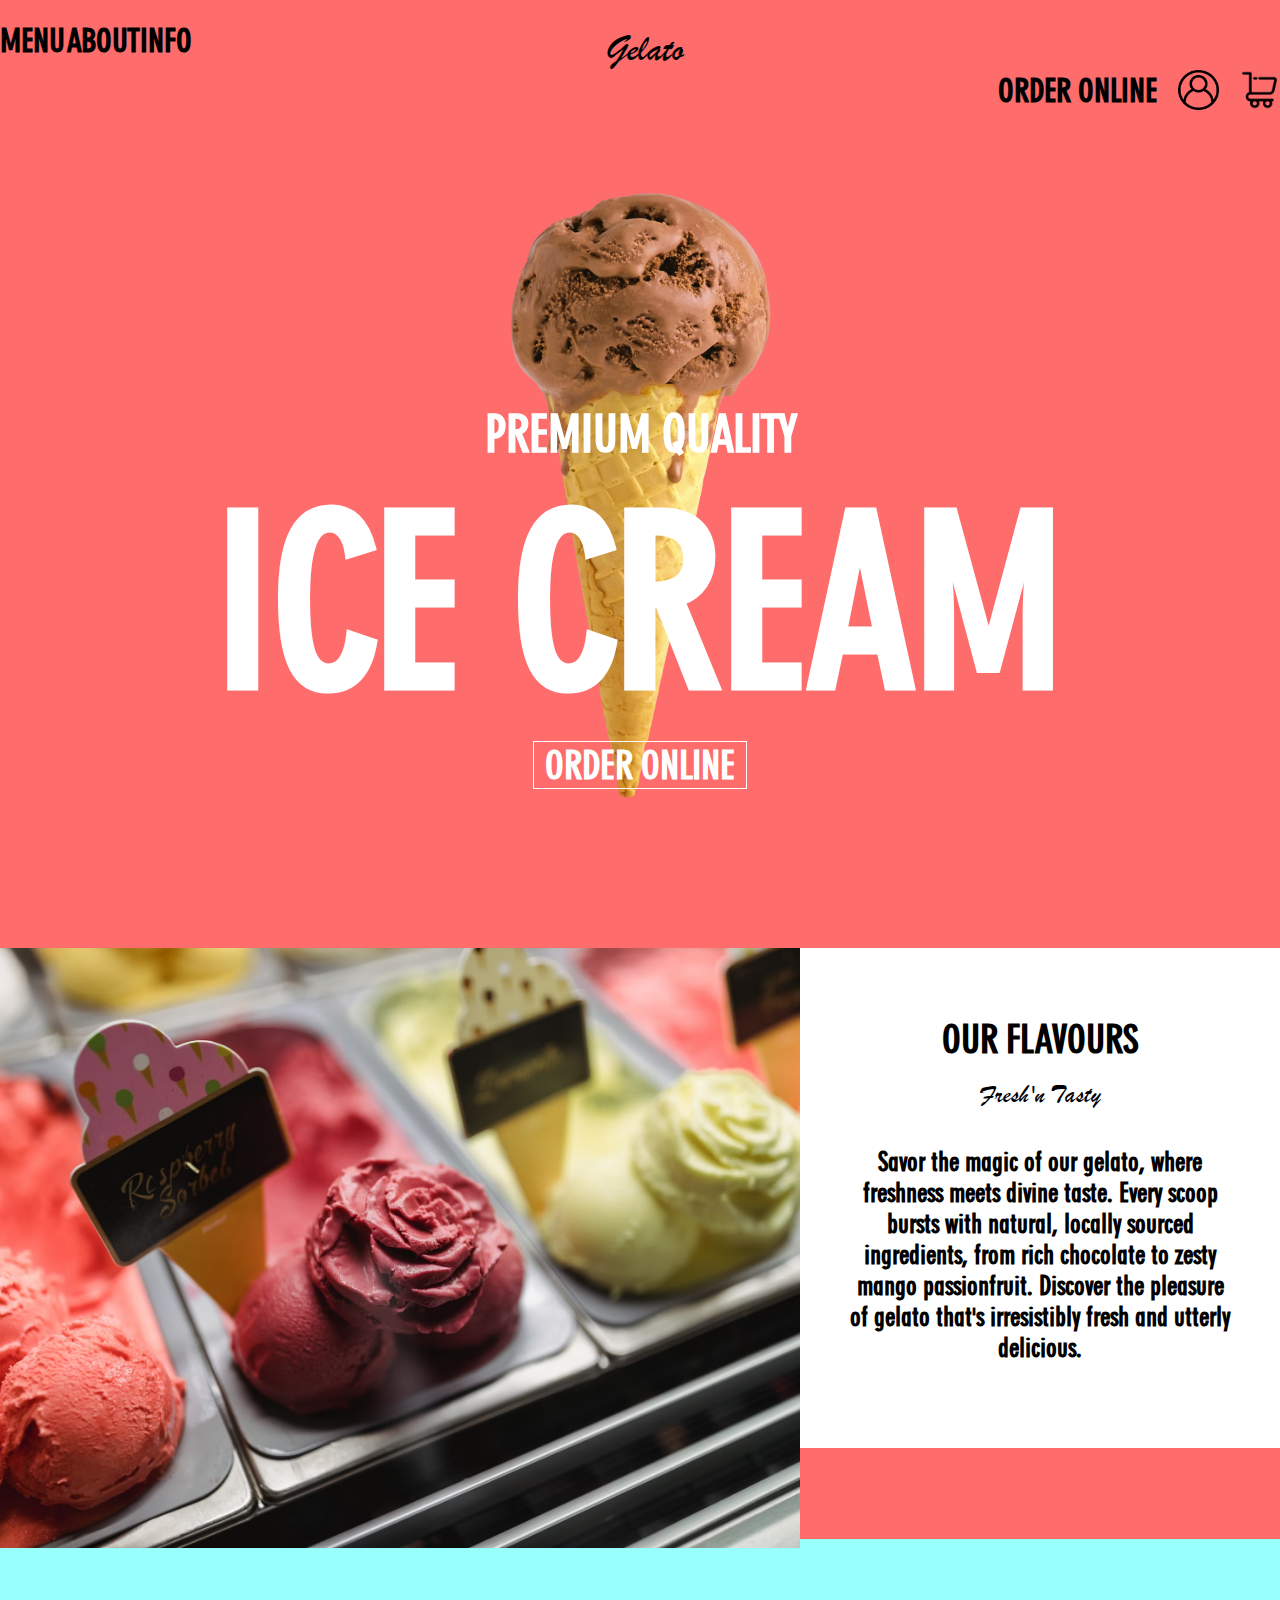
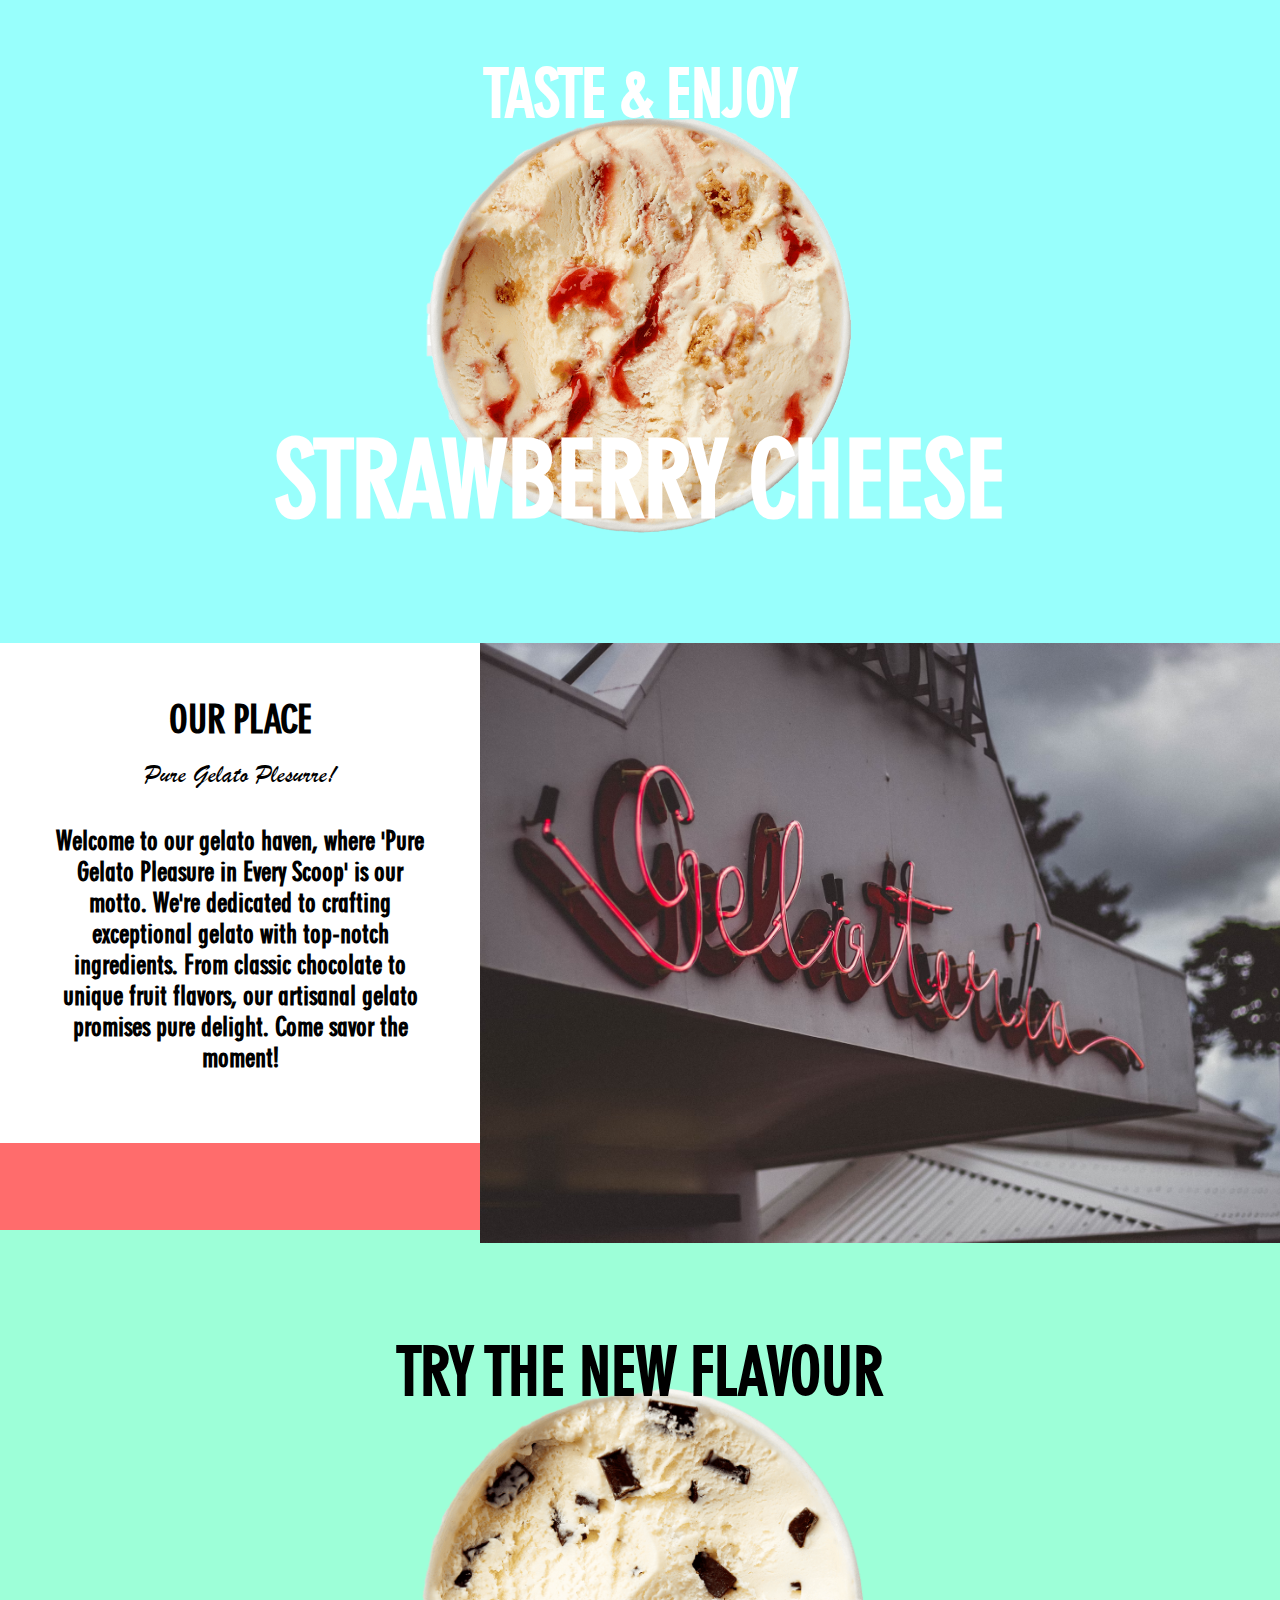
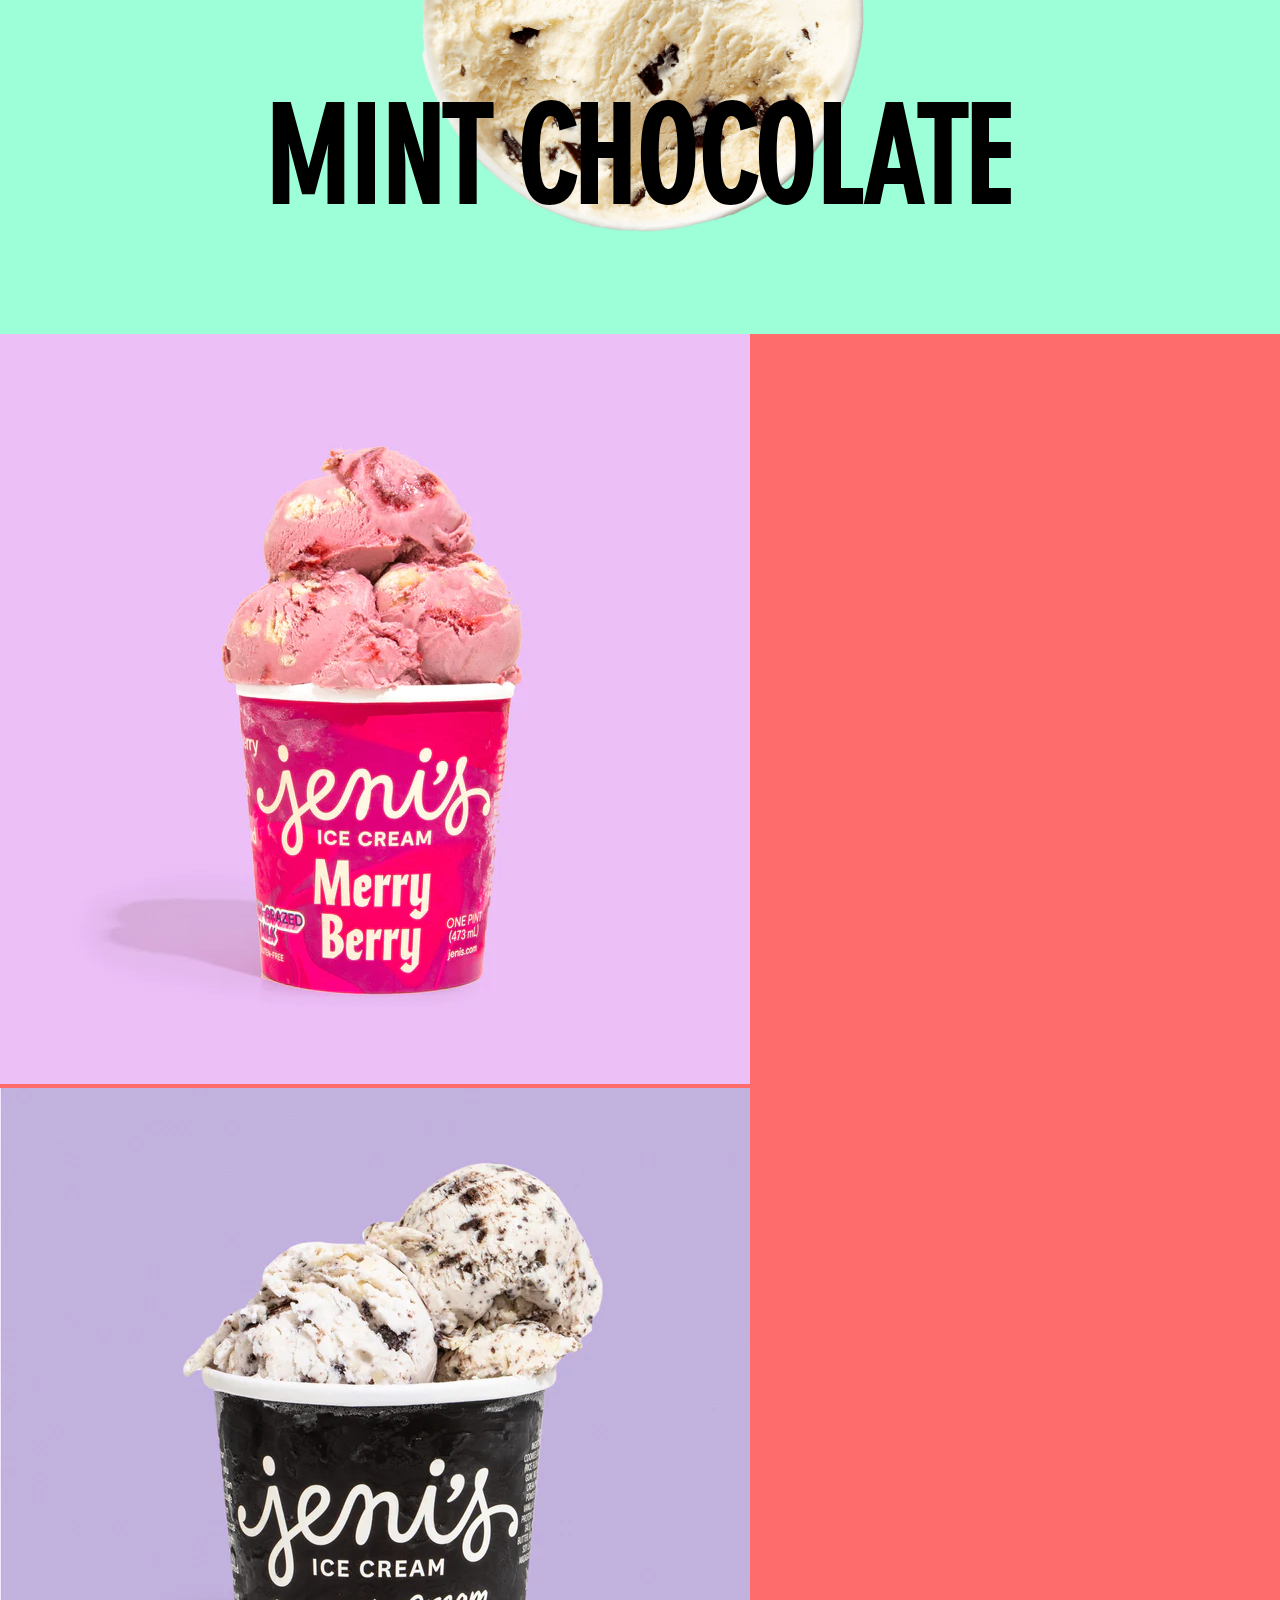
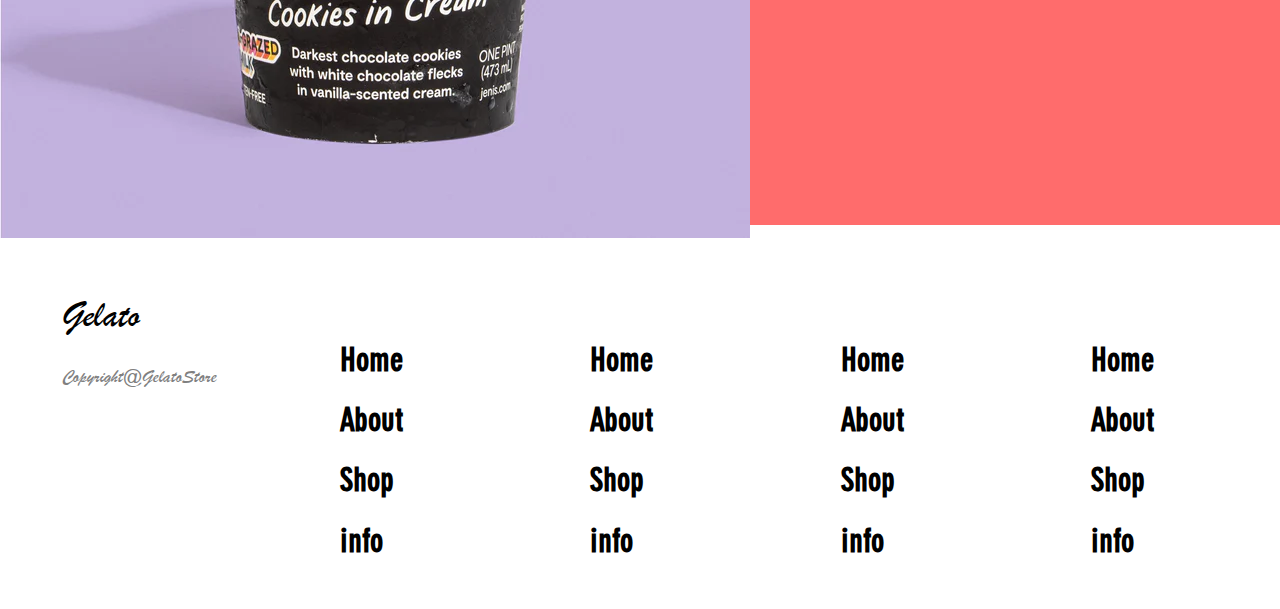
==== public/index.html @ cfc30a6d "Add files via upload" ====
<!DOCTYPE html>
<html lang="en">

<head>
    <meta charset="UTF-8">
    <meta name="viewport" content="width=device-width, initial-scale=1.0">
    <title>Index</title>
    <link rel="stylesheet" href="css.css">
</head>

<body>

    <audio autoplay>
        <source src="Audio/[YT2mp3.info] - Gelato 2022 (128kbps).mp3" type="audio/mp3">
    </audio>

    <div id="index_holder">
        <div id="header">
            <div id="navbar">
                <h1>MENU</h1>
                <h1>ABOUT</h1>
                <h1>INFO</h1>
            </div>

            <h1 id="Gelato">Gelato</h1>

            <div id="icons">
                <h1>ORDER ONLINE</h1>
                <img id="login" src="Bilder/user-interface.png" alt="">
                <img id="Cart" src="Bilder/icons8-trolley-48.png" alt="">
            </div>
        </div>



        <div id="hovedside">
            <div id="image_holder_hoved">
                <h1 id="tekst_premium">PREMIUM QUALITY</h1>
                <h1 id="tekst_ice_cream">ICE CREAM</h1>
                <h1 id="tekst_order_online">ORDER ONLINE</h1>
            </div>
        </div>
    </div>




    <div id="OUR_FLAVOURS">
        <div id="bilde_ourflavors">
            <img id="bilde_ourflavor" src="Bilder/firstgelatopicture.avif" alt="">
        </div>

        <div id="OURFLAVORS_text">
            <h1 id="flavours">OUR FLAVOURS</h1>
            <H1  id="fresh_n"> Fresh'n Tasty</H1>
            <h1 id="flavour_text">Savor the magic of our gelato, where freshness meets divine taste. 
                      Every scoop bursts with natural, locally sourced ingredients, 
                        from rich chocolate to zesty mango passionfruit. Discover
                          the pleasure of gelato that's irresistibly fresh and 
                                                        utterly delicious.</h1>
        </div>
    </div>



    <div id="sTRAWBERRY_CHEESECAKE_DIV">
        <h1 id="enjoy_text"> TASTE & ENJOY</h1>
        <h1 id="cheesecake_text"> STRAWBERRY CHEESE</h1>
    </div>





    <div id="our_place">
        <div id="OURFLAVORS_text">
            <h1 id="flavours">OUR PLACE</h1>
            <H1  id="fresh_n"> Pure Gelato Plesurre!</H1>
            <h1 id="flavour_text">Welcome to our gelato haven, where 'Pure Gelato Pleasure in Every 
                Scoop' is our motto. We're dedicated to crafting exceptional 
                  gelato with top-notch ingredients. From classic chocolate 
                    to unique fruit flavors, our artisanal gelato promises 
                               pure delight. Come savor the moment!</h1>
        </div>

        <div id="bilde_ourplace">
            <img id="bilde_ourplace" src="Bilder/Galeria.avif" alt="">
        </div>
    </div>


 
    <div id="MINT_CHOCOLATE_DIV">
        <h1 id="new_flavour_text"> TRY THE NEW FLAVOUR</h1>
        <h1 id="mint_choco_text"> MINT CHOCOLATE</h1>
    </div>

    <img src="Bilder/PDP-MerryBerry-VolcanoPint-1500px_2_750x.webp" alt="">
    <img src="Bilder/PDP-WhiteChocolatePeppermint-VolcanoPint-1500px_750x.webp" alt="">
   
    <footer id="fotter">
        <div id="Main_footer">
            <h1 id="Logo_f">Gelato</h1>
            <h1  id="fMainLinks">Copyright@GelatoStore</h1>
        </div>

        <div class="footer">
            <h1 class="footerLinks">Home</h1>
            <h1 class="footerLinks">About</h1>
            <h1 class="footerLinks">Shop</h1>
            <h1 class="footerLinks">info</h1>
        </div>

        <div class="footer">
            <h1 class="footerLinks">Home</h1>
            <h1 class="footerLinks">About</h1>
            <h1 class="footerLinks">Shop</h1>
            <h1 class="footerLinks">info</h1>
        </div>

        <div class="footer">
            <h1 class="footerLinks">Home</h1>
            <h1 class="footerLinks">About</h1>
            <h1 class="footerLinks">Shop</h1>
            <h1 class="footerLinks">info</h1>
        </div>

        <div class="footer">
            <h1 class="footerLinks">Home</h1>
            <h1 class="footerLinks">About</h1>
            <h1 class="footerLinks">Shop</h1>
            <h1 class="footerLinks">info</h1>
        </div>
    </footer>
</body>

</html>
---- public/css.css ----
@font-face {
    font-family: geometric;
    src: url(fonts/Geometric\ 706\ Bold\ Condensed\ BT.ttf);
}
@font-face {
    font-family: Brush MT;
    src: url(fonts/BRUSHSCI.ttf);
}
@font-face {
    font-family: Oswald;
    src: url(fonts/Oswald-Light.ttf);
}


body{
    background-color: #FF6C6C;
    margin: 0%;
    padding: 0%;
}


  /*
    |||                      |||
    ||| Everything in header |||
    vvv                      vvv
    
    */
  
#header {
    display: flex;
    height: 20vh;
    justify-content: space-between;
    background-color: #FF6C6C;
}
#header_Menu {
    display: flex;
    height: 20vh;
    justify-content: space-between;
    background-color: #fff;
}

#navbar {
    display: flex;
    font-family: geometric;
    width: 15vw;
    justify-content: space-between;
}

#Gelato{
    font-family: Brush MT;
    margin-left: 7.8%;
    font-size: 3vw;
    font-weight: 100;
}



#icons{
    display: flex;
    font-family: geometric;
    width: 22vw;
    justify-content: space-between;
    align-items: center;
}
#login{
    height: 3.2vw;

}
#Cart{
    height: 3.2vw;
}



  /*
    |||                         |||
    ||| Everything in HOVEDSODE |||
    vvv                         vvv
    
    */
  

#hovedside{
    height: 50vw;
    background-image: url("Bilder/ice-cream-11489.png");
    background-repeat: no-repeat;
    width: 100%;
    background-position-x: 50%;
    background-position-y: 100%;
    background-size: 25%;
    display: flex;
    justify-content: center;
    align-items: center;
    flex-direction: column;
}


#image_holder_hoved{
      display: flex;
      justify-content: center;
      flex-direction: column;
      align-items: center;
}
#tekst_premium{
    font-size: 3.9vw;
    color: #fff;
    margin-top: 15vw;
    margin-bottom: 0%;
    font-family: geometric;
    text-align: center;
}
#tekst_ice_cream{
    font-size: 18vw;
    margin: 0%;
    color: #fff;
    font-family: geometric;
}
#tekst_order_online{
    margin: 0%;
    color: #fff;
    font-family: geometric;
    text-align: center;
    border: solid 1px white;
    width: 25%;
    font-size: 3vw;
}



  /*
    |||                            |||
    ||| Everything in OUR FLAVOURS |||
    vvv                            vvv
    
    */
  

#OUR_FLAVOURS{
    display: flex;
    flex-direction: row;
    margin-top: 10vw;
}

#bilde_ourflavor{
    width: 800px; /* width of container */
    height: 600px; /* height of container */
    object-fit: cover;
    margin: 0%;
}

#OURFLAVORS_text{
    display: flex;
    justify-content: center;
    align-items: center;
    flex-direction: column;
    font-family: geometric;
    background-color: #fff;
    height: 39.05vw;
    width: 50vw;
}

#flavours{
    font-family: geometric;
    font-size: 3vw;
    margin: 0%;
}
#fresh_n{
    font-family:  Brush MT;
    font-size: 2vw;
    font-weight: 100;
}
#flavour_text{
    font-family: geometric;
    font-size: 2vw;
    width: 80%;
    text-align: center;
}






  /*
    |||                                     |||
    ||| Everything in sTRAWBERRY CHEESECAKE |||
    vvv                                     vvv
    
    */


#sTRAWBERRY_CHEESECAKE_DIV{
    height: 55vw;
    background-image: url("Bilder/strawberry\ cheesecake.png");
    background-repeat: no-repeat;
    width: 100%;
    background-position-x: 50%;
    background-position-y: 70%;
    background-size: 35%;
    display: flex;
    justify-content: center;
    align-items: center;
    flex-direction: column;
    background-color: #98FFFC;
    margin-top: -1vw;
}    
  

#enjoy_text{
    font-size: 5vw;
    font-family: geometric;
    margin-top: 1vw;
    color: #fff;
}

#cheesecake_text{
    font-size: 8vw;
    font-family: geometric;
    margin-top: 19vw;
    margin-bottom: 0%;
    color: #fff;
}


  /*
    |||                         |||
    ||| Everything in OUR PLACE |||
    vvv                         vvv
    
    */


#our_place{
    display: flex;
    flex-direction: row;
}
#bilde_ourplace{
    width: 800px; /* width of container */
    height: 600px; /* height of container */
    object-fit: cover;
    margin: 0%;
}



  /*
    |||                              |||
    ||| Everything in MINT CHOCOLATE |||
    vvv                              vvv
    
    */

    #MINT_CHOCOLATE_DIV{
        height: 55vw;
        background-image: url("Bilder/mint_choco.png");
        background-repeat: no-repeat;
        width: 100%;
        background-position-x: 50%;
        background-position-y: 70%;
        background-size: 35%;
        display: flex;
        justify-content: center;
        align-items: center;
        flex-direction: column;
        background-color: #9DFFD8;
        margin-top: -1vw;
    }    
      
    
    #new_flavour_text{
        font-size: 5vw;
        font-family: geometric;
        margin-bottom: 6vw;
        margin-top: 0%;
        color: #000;
    }
    
    #mint_choco_text{
        font-size: 10vw;
        font-family: geometric;
        margin-top: 15vw;
        margin-bottom: 0%;
        color: #000;
    }





     /*
    |||                      |||
    ||| Everything in FOOTER |||
    vvv                      vvv
    
    */

    #fotter{
        background-color: #fff;
        height: 30vw;
        margin-top: -1.4vw;
        display: flex;
        justify-content: space-around;
        align-items: center;
        flex-direction: row;
    }

    #Logo_f{
        font-size: 3vw;
        font-family: Brush MT;
        font-weight: 100;
        color: #000;
    }

    .footerLinks{
        font-family: geometric;
        margin-right: 5vw;
    }
    .fMainLinks{
        font-family: geometric;
    }
    .footer{
        margin-top: 5.2vw;
    }

    #Main_footer{
        margin-bottom: 13vw;
    }
    #fMainLinks{
        font-family: Brush MT;
        font-size: 1.5vw;
        font-weight: 100;
        color: gray;
    }








         /*
    |||                         |||
    ||| Everything in MENU.HTML |||
    vvv                         vvv
    
    */



         /*
    |||                                |||
    ||| Everything in ALL_FLAVOURS_DIV |||
    vvv                                vvv
    
    */



    #ALL_Flavours_DIV{
        width: 100%;
        height: 17vw;
        background-color: #FFFFB7;
    }


    #tekst_allFlavours{
        display: flex;
        flex-direction: column;
    }
    #Main_txt_Allflavours{
        margin: 0%;
        justify-content: center;
        display: flex;
        font-family: geometric;
        margin-top: 3vw;
        font-size: 3.5vw;
    }
    #txt_Allflavours_1{
        margin: 0%;
        justify-content: center;
        display: flex; 
        font-family: geometric;
        margin-top: 1.5vw;
        font-size: 1.5vw;
    }
    #txt_Allflavours_2{
        margin: 0%;
        justify-content: center;
        display: flex; 
        font-family: geometric;
        font-size: 1.5vw;
    }



             /*
    |||                        |||
    ||| Everything in MENU_div |||
    vvv                        vvv
    
    */


    #MENu_DIV{
        width: 100%;
        height: 78vw;
        background-color: white;
    }



    .bilde_iskrem_mnu{
        width: 22vw;
        height: 22vw;
    }
    #column1{
        display: flex;
        justify-content: space-evenly;
        padding-top: 3vw;
    }
    #boks_DIV_{
        width: 22vw;
        height: 35vw;
    }

    .navn_iskrem{
        font-family: geometric;
        justify-content: center;
        display: flex;
    }
    .infotekst_1{
        font-family: geometric;
        justify-content: center;
        display: flex;
        font-size: 1vw;
    }
    .infotekst_2{
        font-family: geometric;
        justify-content: center;
        display: flex;
        font-size: 1vw;
    }
    .Pris_iskrem{
        font-family: geometric;
        justify-content: center;
        display: flex;
        font-size: 1.7vw;
    }


                 /*
    |||                            |||
    ||| Everything in Product.html |||
    vvv                            vvv
    
    */

    #product_DIV{
        width: 100%;
        height:50vw;
        background-color: white;
        display: flex;
        justify-content: space-evenly;
    }

    #iskrem_produkt_Bilde{
        height: 50vw;
        margin-left: 0.7vw;
    }

    #informasjon_DIV{
        margin-left: 2.5vw;
    }

    #navn_på_produkt{
        font-family: geometric;
        font-size: 3vw;
    }
    #tekst_info_produkt_DIV{
        width: 80%;
        font-family: Oswald;
        font-size: 0.80vw;
        color: grey;
    } 
    #pris_product{
        font-family: geometric;
    }
    #knapp_produktSide{
        width: 45vw;
        height: 3.5vw;
        font-family: geometric;
        font-size: 2vw;
        color: white;
        background-color: #FF7700;
        border: solid 0px;
    }
    #tekstomprodukt{
        font-family: Oswald;
        color: grey;
        font-size: 0.9vw;
    }








    
                 /*
    |||                                |||
    ||| Everything in shoppingbag.html |||
    vvv                                vvv
    
    */

    #DIV_SHOPPINGBAG{
        width: 100%;
        height: 40vw;
        background-color: white;
        padding-left: 3vw ;
        display: flex;
        justify-content:flex-start ;
    }

    #product_view_DIV{
        width: 55vw;
        height: 20vw;
    }

    #katagorier_DIV{
        display: flex;
        flex-direction: row;
        justify-content: space-between;
        font-family: geometric;
        font-size: 0.8vw;
    }
    #katagorier{
        display: flex;
        justify-content: space-between;
        width: 30vw;
    }



    #shoppingbag{
        width: 55vw;
        height: 5vw;
        display: flex;
    }
    #IMG_shoppingbag{
        height: 5vw;
        margin-right: 1vw;
    }
    #shoppingbag_nvn_produkt{
        margin-left: 0.5vw;
        font-family: geometric;
        font-size: 1.5vw;
    }
    #quantity_button{
        margin-left: 14vw;
        width: 1.5vw;
        height: 50%;
        margin-top: 1.2vw;
    }
    #Pris_shopping{
        font-family: geometric;
        font-size: 1.7vw;
        padding-top: 0.4vw;
        padding-left: 10vw;
    }
    #delete_icon{
        padding-left: 9.5vw;
        height: 2.5vw;
        padding-top: 1.2vw;
    }

      
                 /*
    |||                            |||
    ||| Everything in CHECKOUT div |||
    vvv                            vvv
    
    */
    #CHECKout_DIV{
        width: 28vw;
        height: 28vw;
        background-color: #E2E2E2;
        margin-left: 7vw;
        margin-top: 1.3vw;
    }
    #ORDER_SUMMARY_TXT{
        font-family: geometric;
        margin-left: 3vw;
    }
    #subtotal_DIV{
        display: flex;
        justify-content: space-evenly;
        font-family: geometric;
        font-size: 1vw;
    }
    #SUBTOTAL_TXT{
        margin-right: 7vw;
    }
    #PRIS_SUBTOTAL{
        margin-left: 1vw;
    }
    #shipping_DIV{
        display: flex;
        justify-content: space-evenly;
        font-family: geometric;
        font-size: 1vw;
    }
    #SHIPPING_TXT{
        margin-right: 9vw;
    }
    #SHIPPING_PRIS{
        margin-left: 1vw;
    }
    #Totalcost_DIV{
        display: flex;
        justify-content: space-evenly;
        font-family: geometric;
        font-size: 1vw;
    }
    #TOTAL_COST_TXT{
        margin-right: 3vw;
    }
    #TOTALCOST_PRIS{ 
        margin-left: 4vw;
    }
    #Check_out{
        width: 22vw;
        height: 3vw;
        background-color: white;
        border: 0;
        margin-left: 3.5vw;
    }
    .checkout_linje{
        width: 22vw;
    }












         
                 /*
    |||                            |||
    ||| Everything in CHECKOUT div |||
    vvv                            vvv
    
    */
    #bilde_iskremBil{
        height: 50vw;
        margin-left: 5vw;
    }
    #div_around_login{
        width: 100%;
        height: 50vw;
        background-color: white;
        display: flex;
        justify-content: space-between;
    }
    #login_DIV{
        width: 30vw;
        height: 33vw;
        padding-right: 10vw;
        margin-top: 8vw;
    }
    #tekst_welcomeback{
        font-family: geometric;
        font-size: 3.5vw;
    }
    #tekst_to_Login{
        font-family: geometric;
        font-size: 1.8vw;
        color: #7B7373;
    }
    #input_login_1{
        width: 23vw;
        height: 4vw;
        border-radius:2vw;
        font-family: geometric;
        font-size: 1.5vw;
    }
    #input_login_2{
        width: 23vw;
        height: 4vw;
        margin-top: 1.5vw;
        border-radius: 2vw;
        font-family: geometric;
        font-size: 1.5vw;
    }

    #login_createaccount_DIV{
        display: flex;
        margin-top: 1.5vw
    }
    #Login_button{
        width: 7vw;
        height: 4vw;
        border-radius: 2vw;
        font-family: geometric;
        font-size: 1.2vw;
    }
    #Signup_button{
        width: 7vw;
        height: 4vw;
        margin-left: 3vw;
        border-radius: 2vw;
        font-family: geometric;
        font-size: 1.2vw;
    }


                     /*
    |||                            |||
    ||| Everything in SIGNUP div |||
    vvv                            vvv
    
    */

    #signup_DIV{
        width: 100%;
        height: 40vw;
        background-color: white;
    }
    #signup{
        width: 30%;
        height: 40vw;
        margin-left: 35vw;
    }
    #CreateAccount_txt{
        margin-left: 5.5vw;
        font-family: geometric;
        font-size: 2.7vw;
        margin-top: 0%;
        padding-top: 3vw;
    }
    #input_Signup_1{
        width: 25vw;
        height: 4vw;
        border-radius:2vw;
        font-family: geometric;
        font-size: 1.5vw;
        margin-left: 2vw;
        margin-bottom: 2vw;
        margin-top: 0%;
        border: #7B7373 solid 1px;
    }
    #input_Signup_2 {
        width: 25vw;
        height: 4vw;
        border-radius:2vw;
        font-family: geometric;
        font-size: 1.5vw;
        margin-left: 2vw;
        margin-bottom: 1vw;
        border: #7B7373 solid 1px;
    }
    #CrateAccount_Button{
        width: 7vw;
        height: 4vw;
        border-radius: 2vw;
        font-family: geometric;
        font-size: 1.2vw;
        margin-left: 11vw;
        border: #7B7373 solid 1px;
    }
    #goback_loginTxt{
        font-family: geometric;
        font-size: 1.5vw;
        margin-left: 10.5vw;
        color: grey;
    }
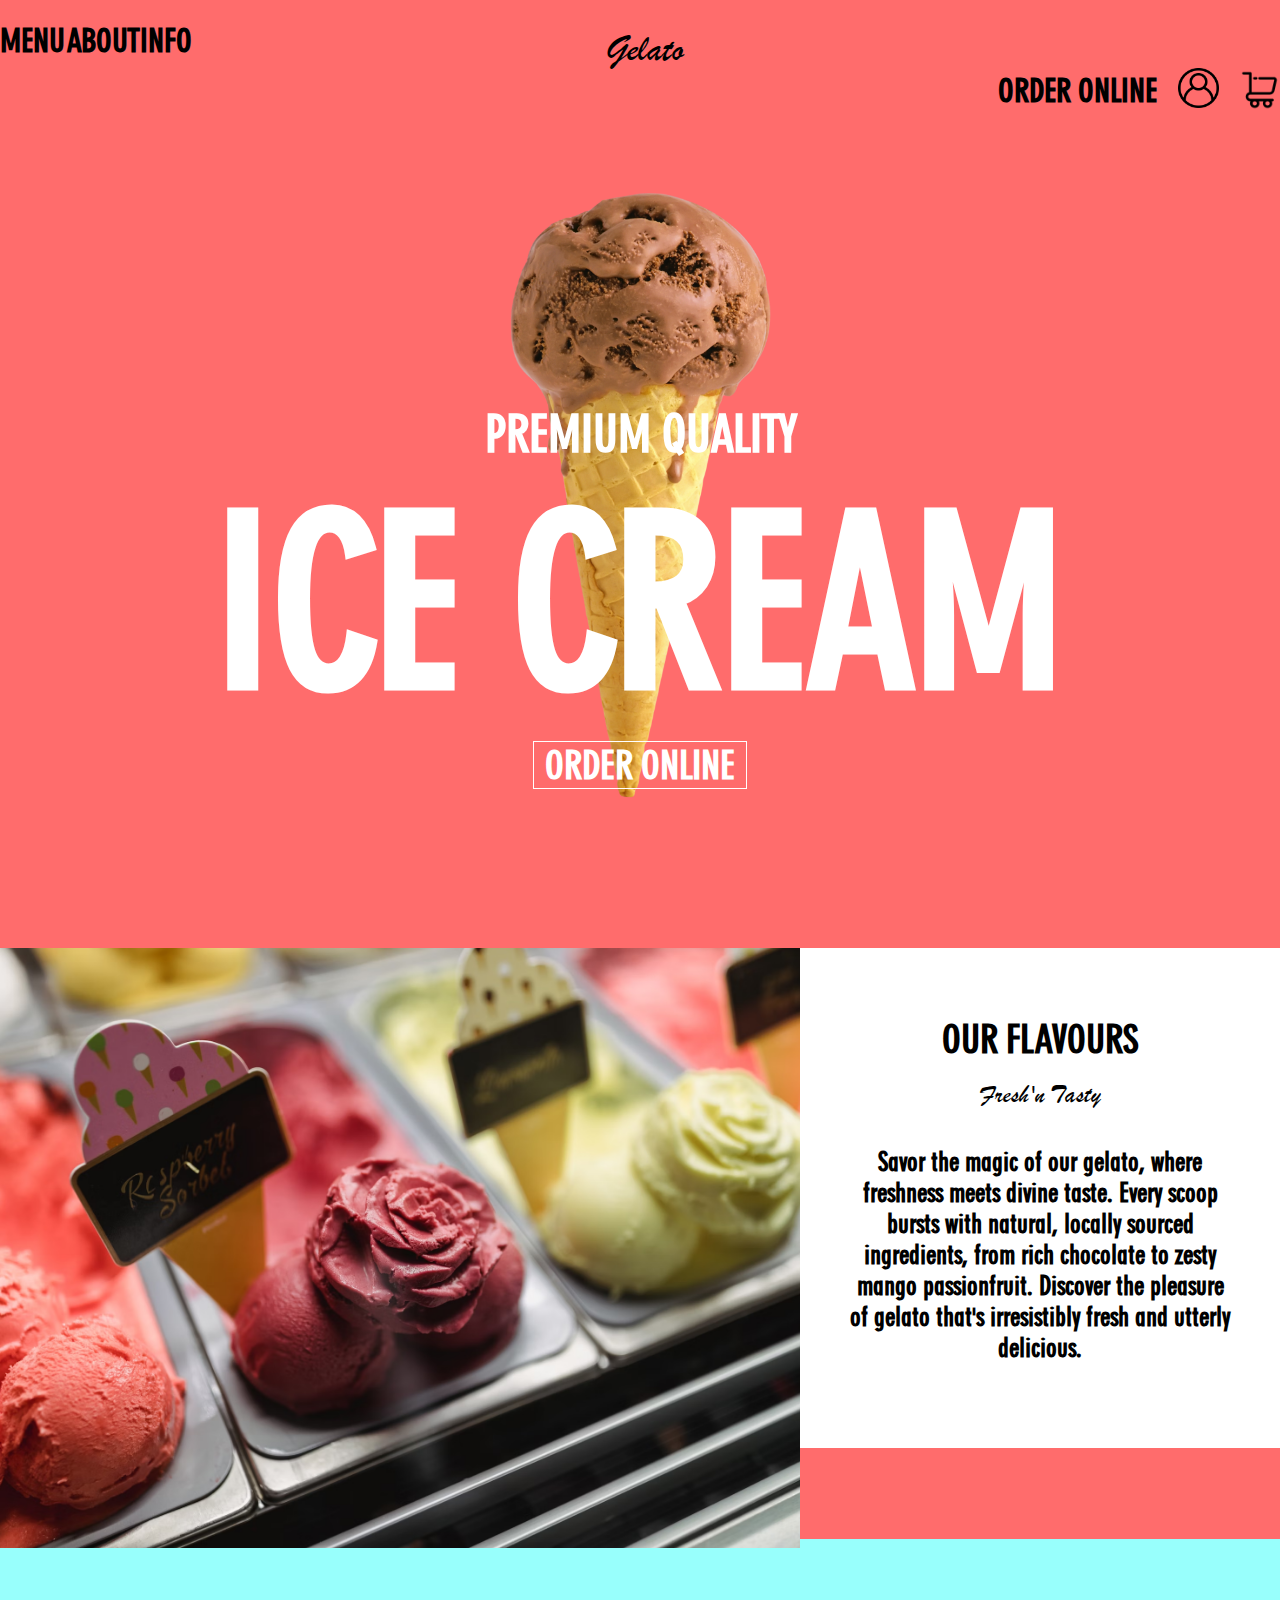
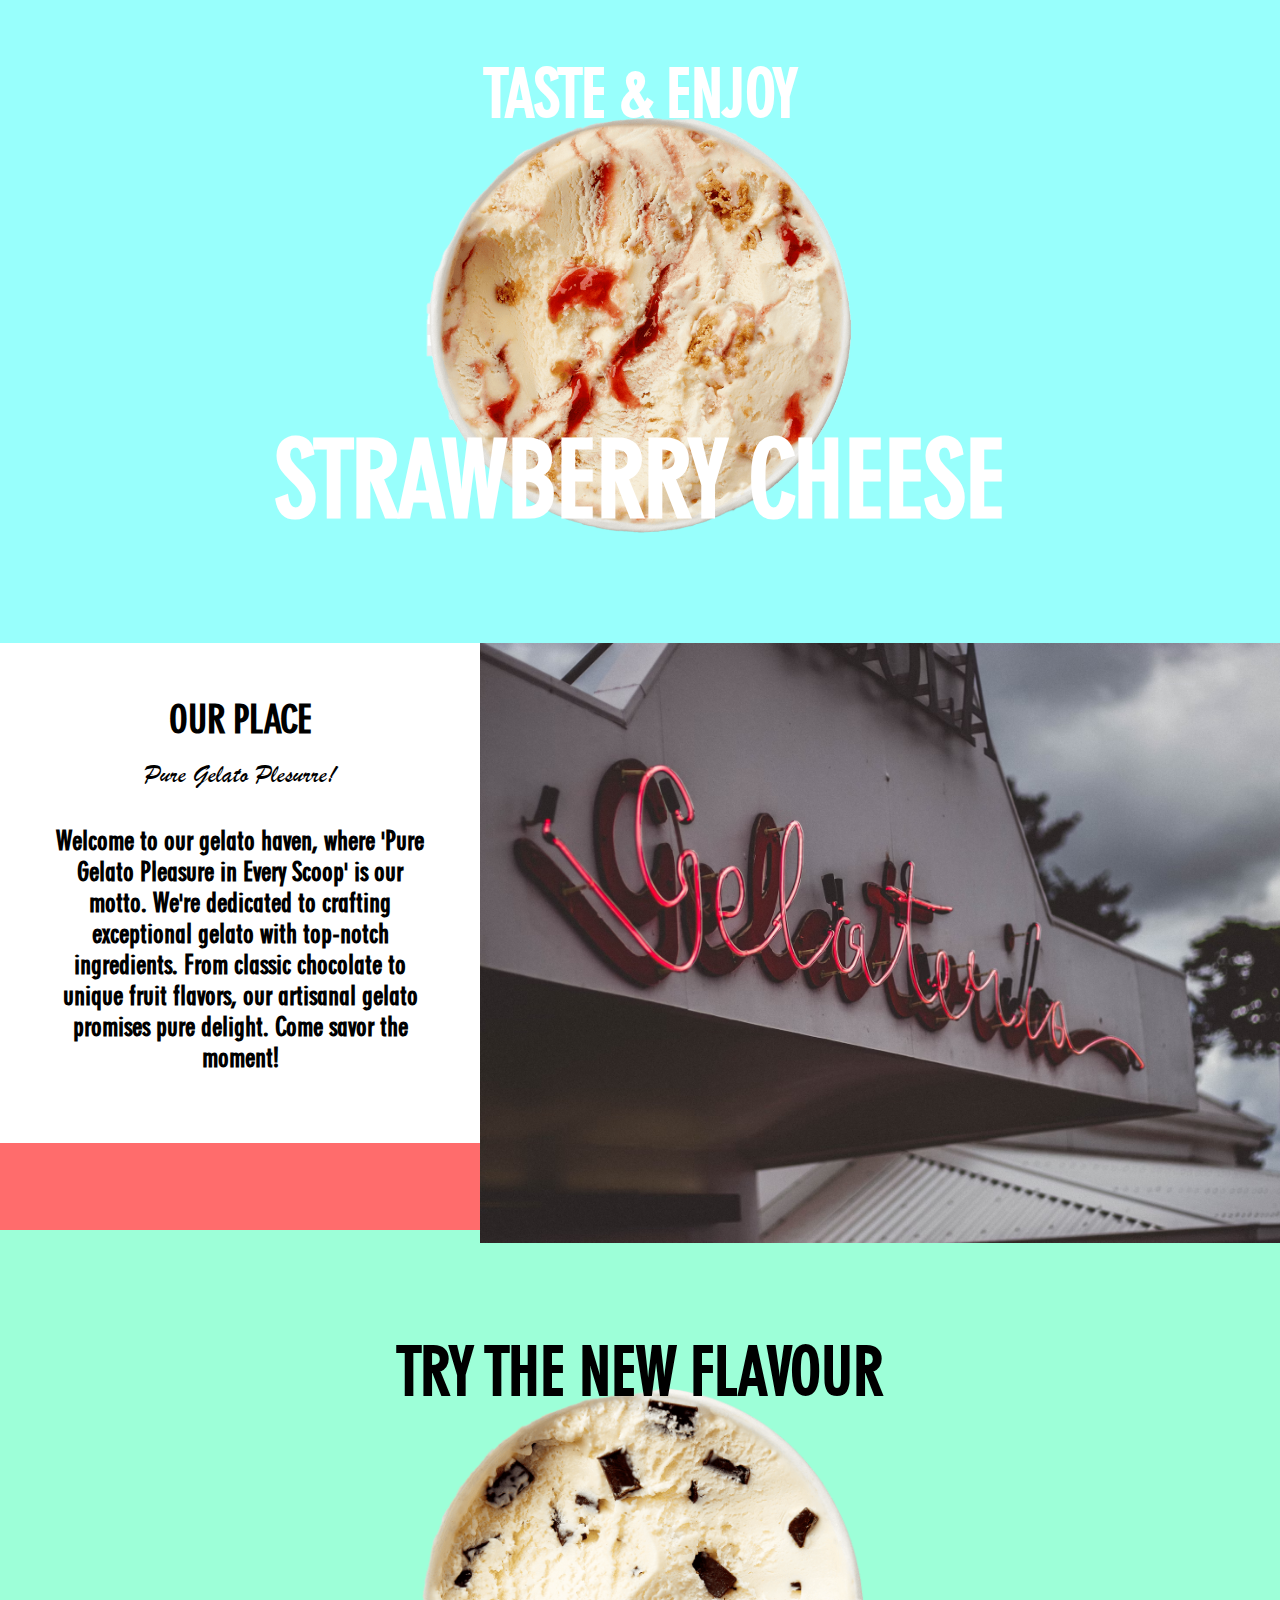
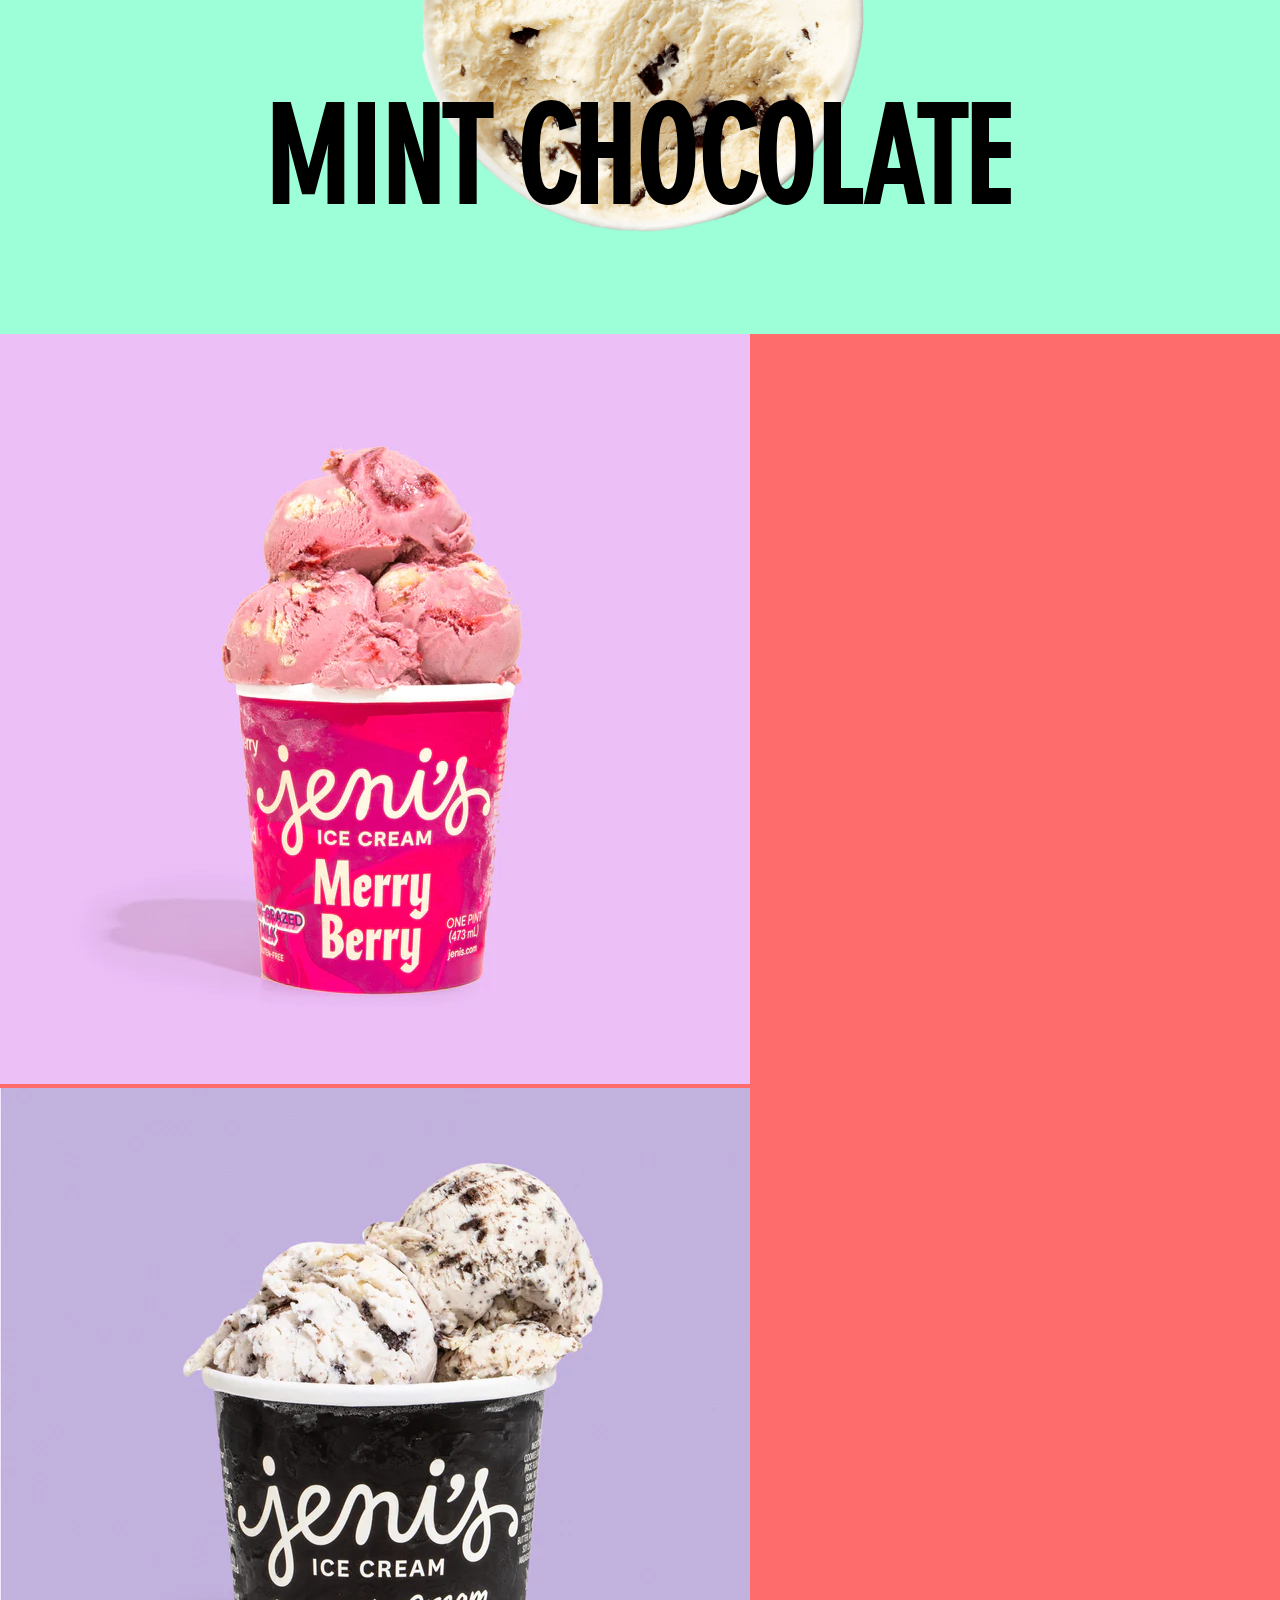
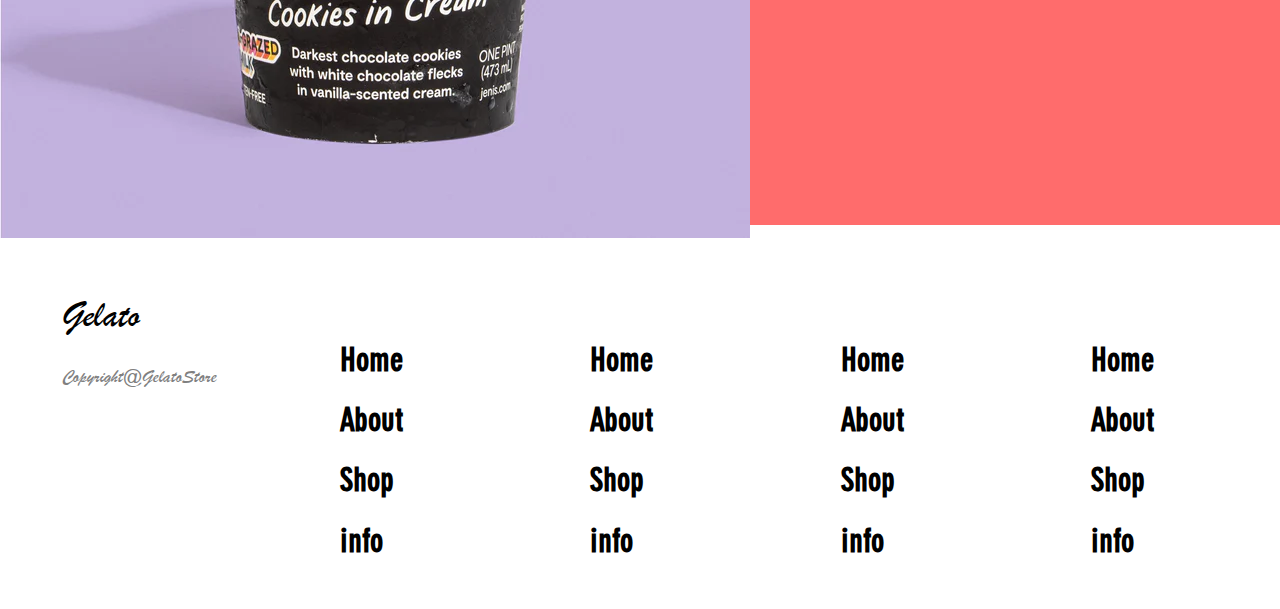
==== commit 9606df83: "Add files via upload" ====
--- a/public/index.html
+++ b/public/index.html
@@ -26,7 +26,7 @@
 
             <div id="icons">
                 <h1>ORDER ONLINE</h1>
-                <img id="login" src="Bilder/user-interface.png" alt="">
+                <a href="Login.html"><img id="login" src="Bilder/user-interface.png"  alt=""></a>
                 <img id="Cart" src="Bilder/icons8-trolley-48.png" alt="">
             </div>
         </div>
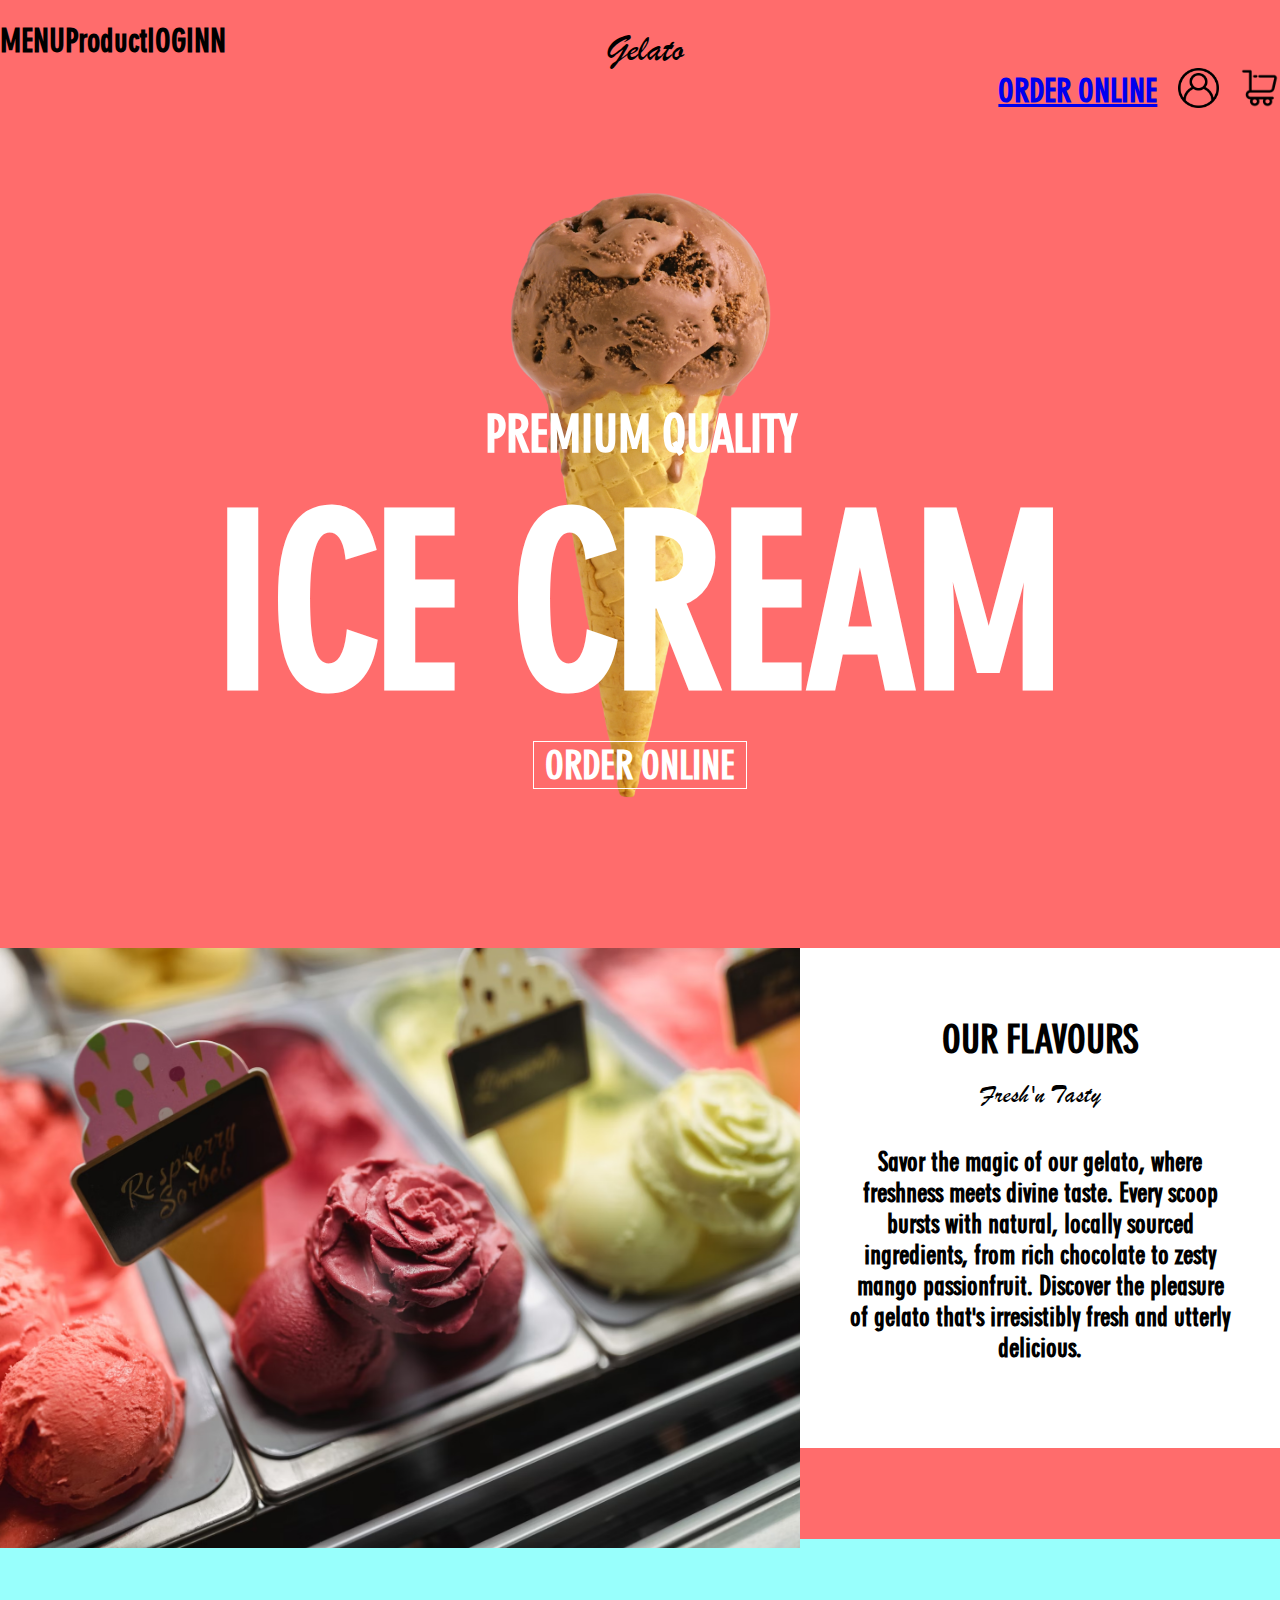
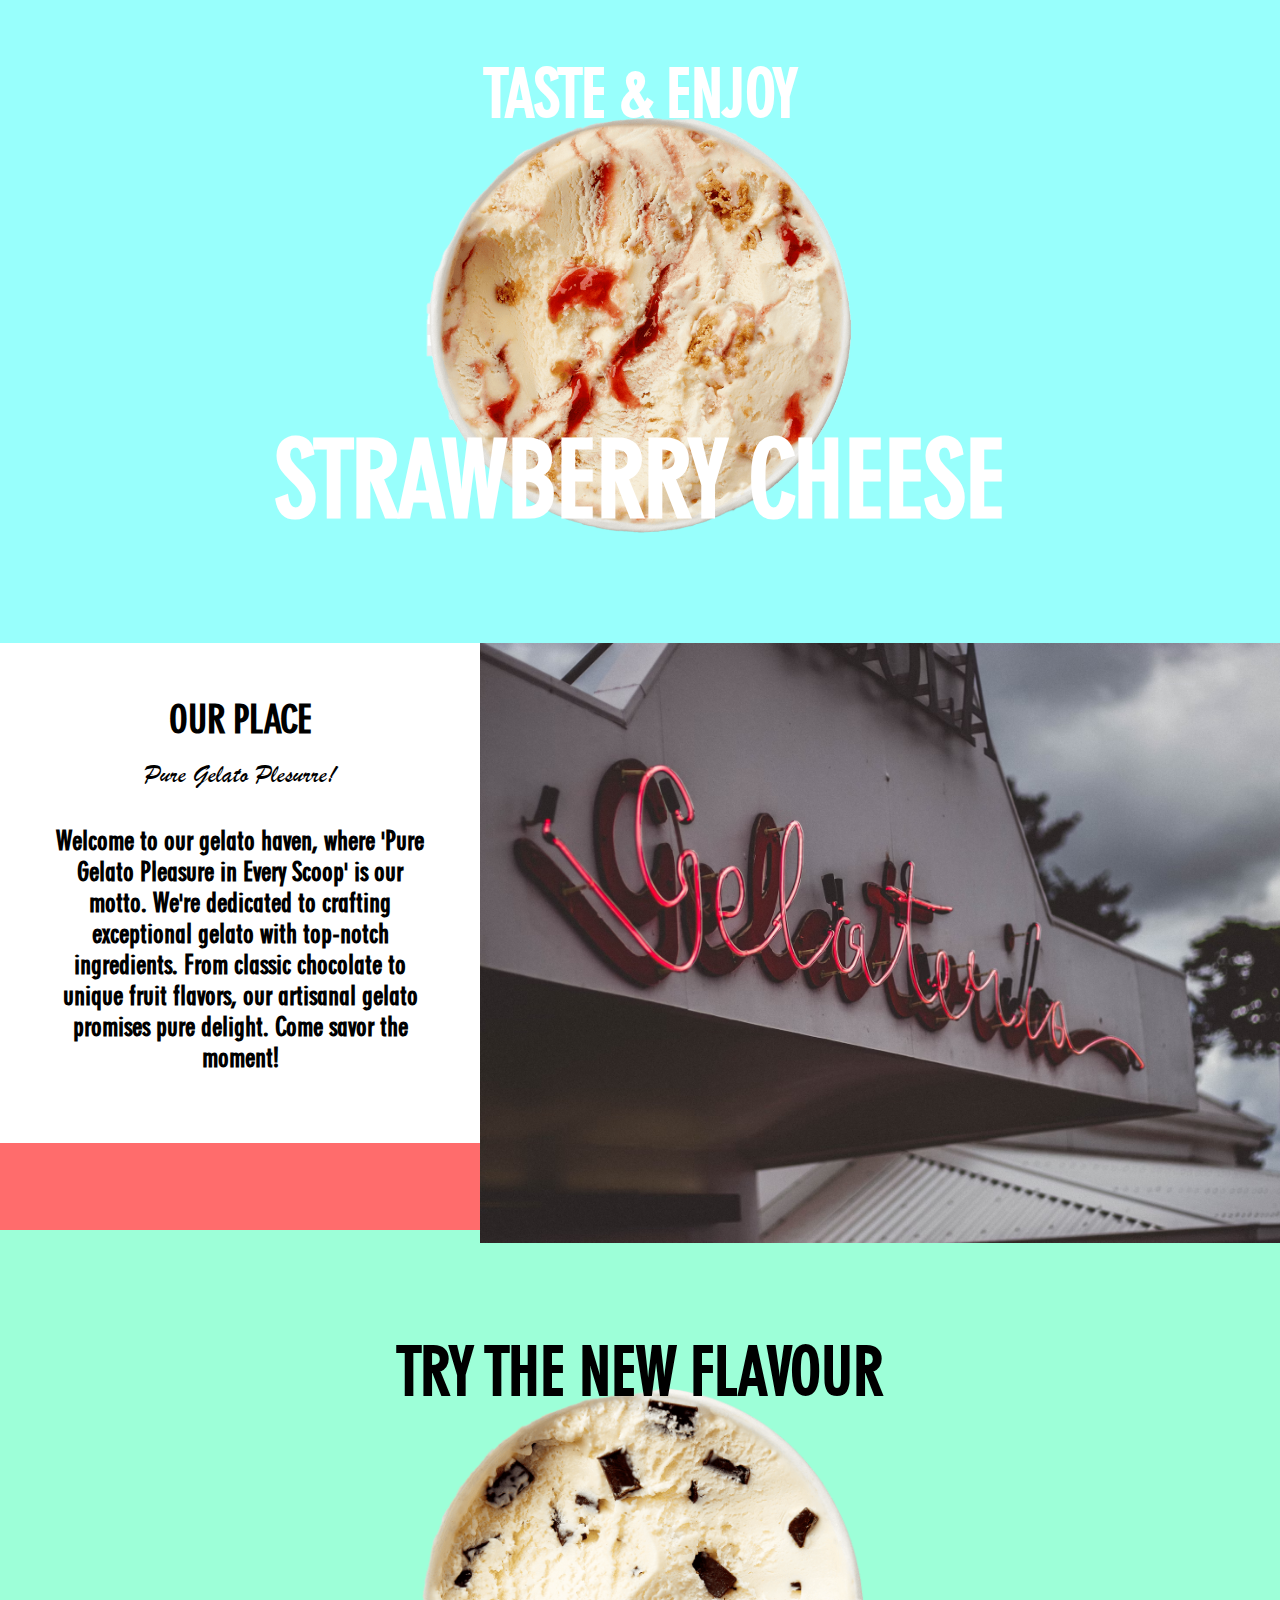
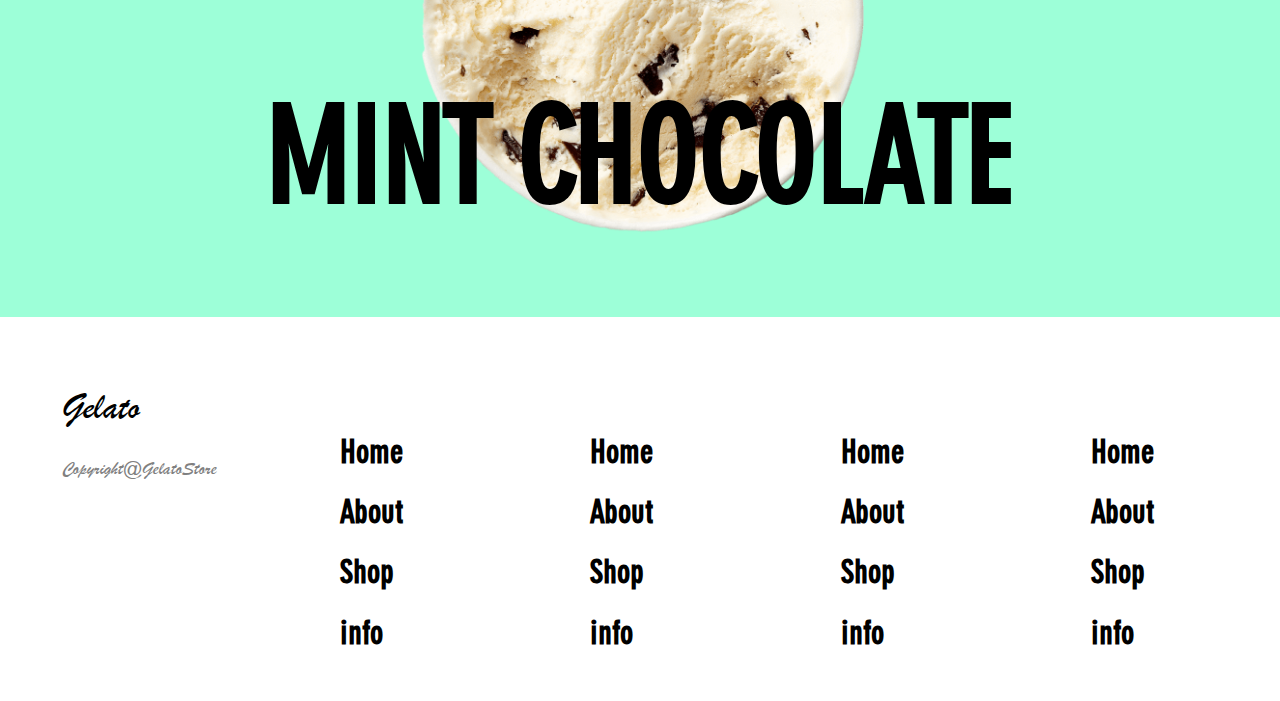
==== commit cf801faa: "Add files via upload" ====
--- a/public/index.html
+++ b/public/index.html
@@ -17,17 +17,18 @@
     <div id="index_holder">
         <div id="header">
             <div id="navbar">
-                <h1>MENU</h1>
-                <h1>ABOUT</h1>
-                <h1>INFO</h1>
+                <a class="Navbar_button" href="Menu.html"><h1>MENU</h1></a>
+                <a class="Navbar_button" href="product.html"><h1>Product</h1></a>
+                <a class="Navbar_button" href="Login.html"><h1>lOGINN</h1></a>
             </div>
+            
 
             <h1 id="Gelato">Gelato</h1>
 
             <div id="icons">
-                <h1>ORDER ONLINE</h1>
-                <a href="Login.html"><img id="login" src="Bilder/user-interface.png"  alt=""></a>
-                <img id="Cart" src="Bilder/icons8-trolley-48.png" alt="">
+                <a href="SHOPPINGCART.html"><h1>ORDER ONLINE</h1></a>
+                <a href="Login.html"><img id="login" src="Bilder/user-interface.png"  alt="Login"></a>
+                <a href="SHOPPINGCART.html"><img id="Cart" src="Bilder/icons8-trolley-48.png" alt="shopingCart"></a>
             </div>
         </div>
 
@@ -47,7 +48,7 @@
 
     <div id="OUR_FLAVOURS">
         <div id="bilde_ourflavors">
-            <img id="bilde_ourflavor" src="Bilder/firstgelatopicture.avif" alt="">
+            <img id="bilde_ourflavor" src="Bilder/firstgelatopicture.avif" alt="Gelato iskremer">
         </div>
 
         <div id="OURFLAVORS_text">
@@ -84,7 +85,7 @@
         </div>
 
         <div id="bilde_ourplace">
-            <img id="bilde_ourplace" src="Bilder/Galeria.avif" alt="">
+            <img id="bilde_ourplace" src="Bilder/Galeria.avif" alt="Bilde av butikken">
         </div>
     </div>
 
@@ -95,9 +96,7 @@
         <h1 id="mint_choco_text"> MINT CHOCOLATE</h1>
     </div>
 
-    <img src="Bilder/PDP-MerryBerry-VolcanoPint-1500px_2_750x.webp" alt="">
-    <img src="Bilder/PDP-WhiteChocolatePeppermint-VolcanoPint-1500px_750x.webp" alt="">
-   
+
     <footer id="fotter">
         <div id="Main_footer">
             <h1 id="Logo_f">Gelato</h1>
--- a/public/css.css
+++ b/public/css.css
@@ -43,6 +43,14 @@
     display: flex;
     font-family: geometric;
     width: 15vw;
+    justify-content: space-between;
+    color: #000;
+    text-decoration: none;
+}
+.Navbar_button{
+    color: #000;
+    text-decoration: none;
+    display: flex;
     justify-content: space-between;
 }
 
